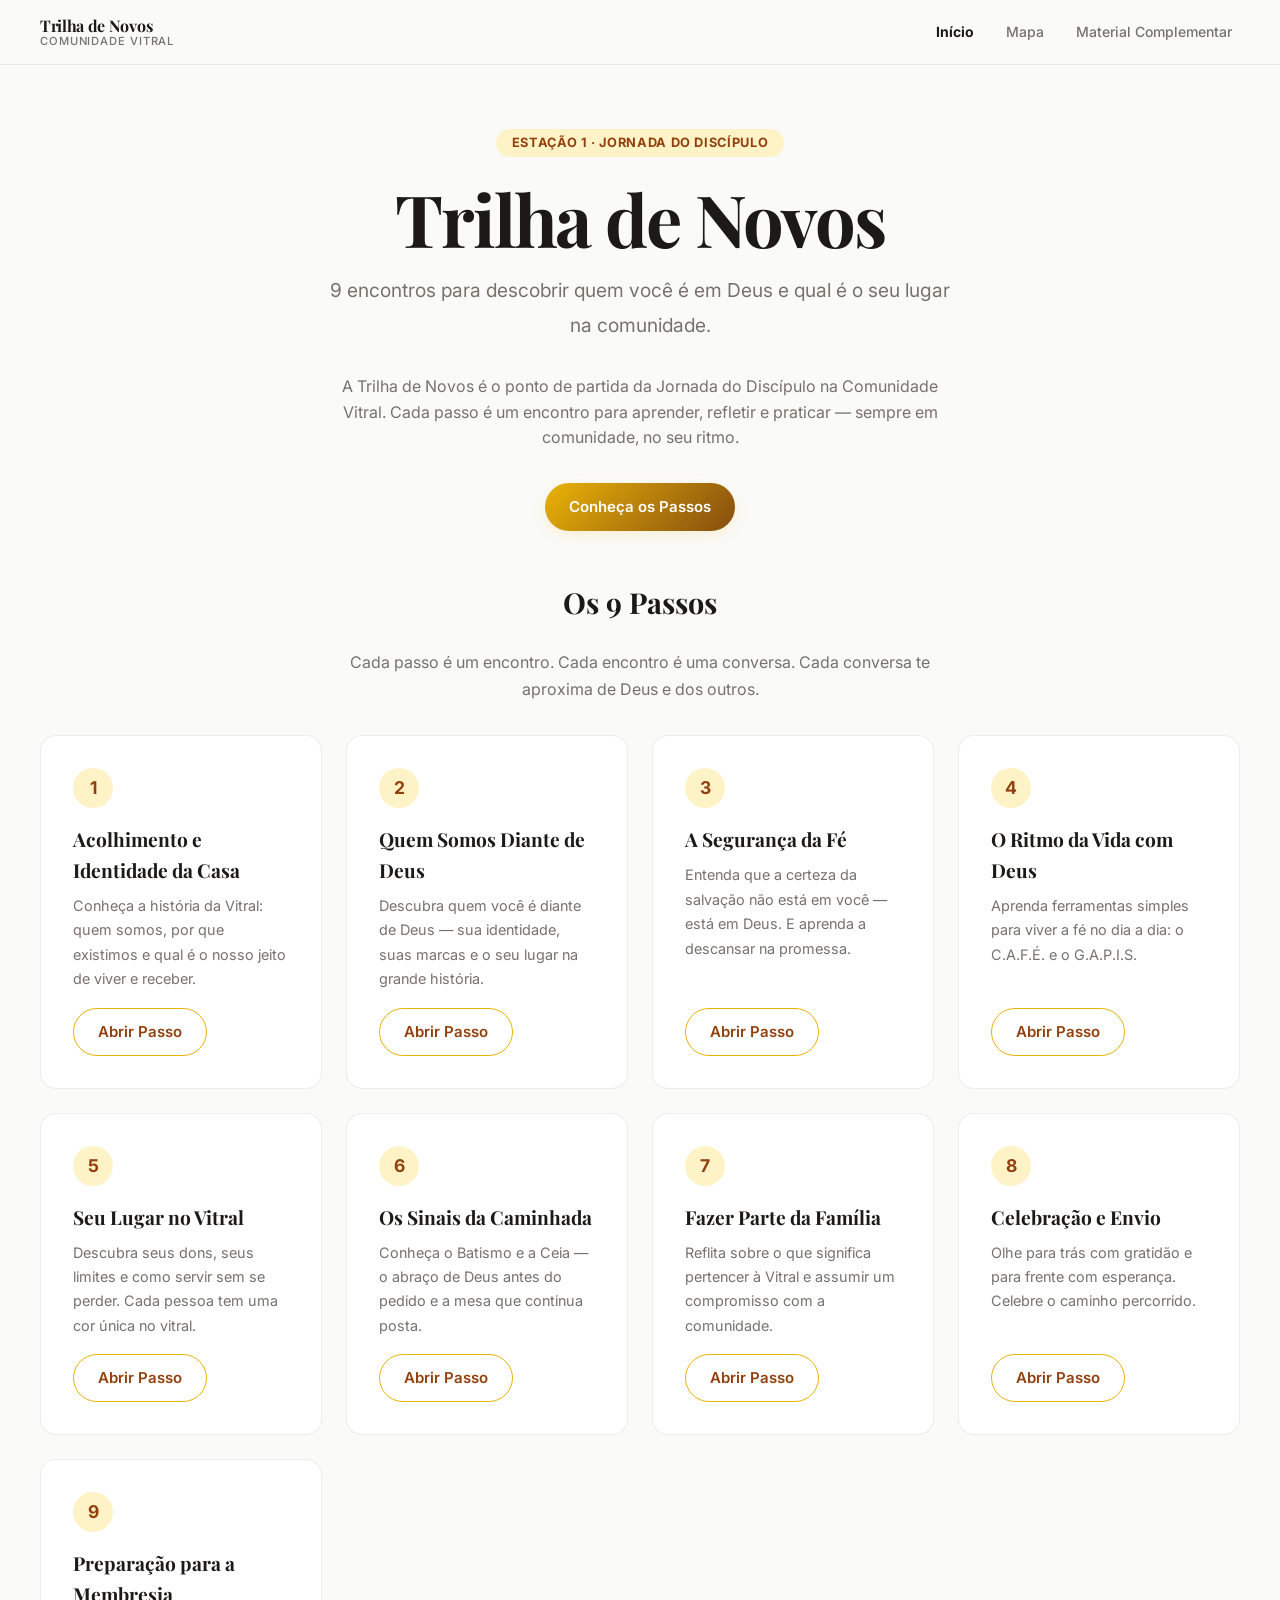
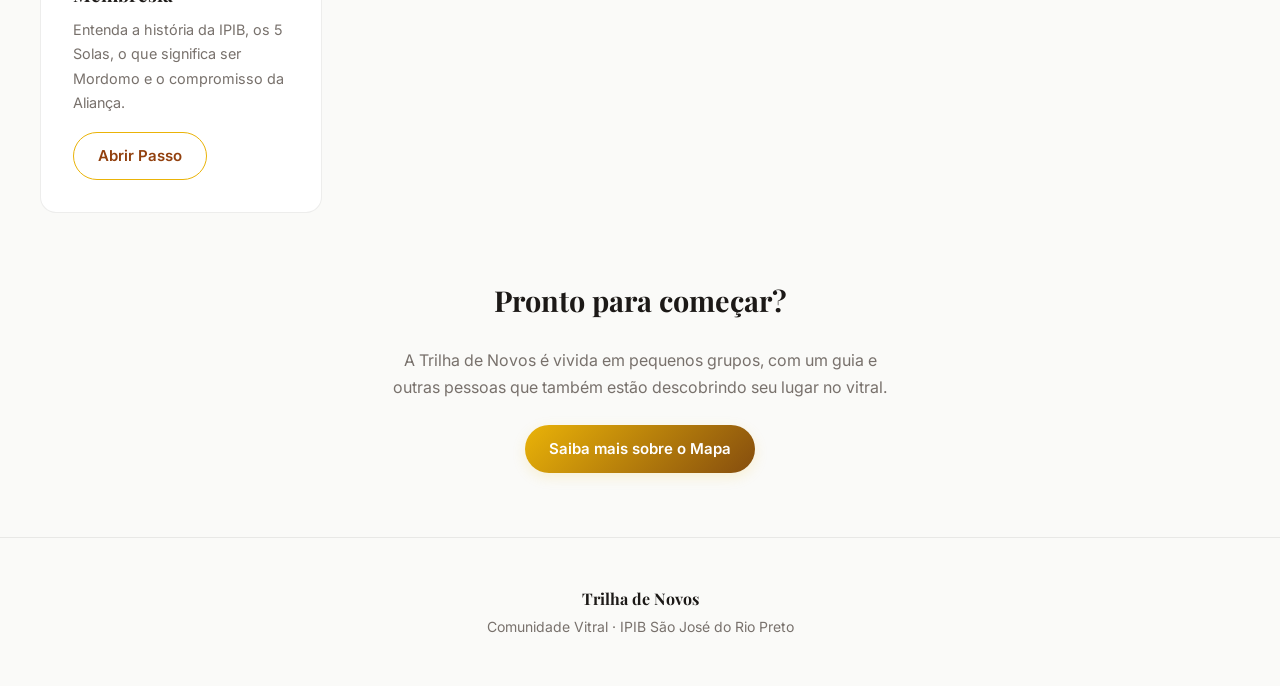
==== index.html @ c6c6997a "refactor: renomeia guia para mapa (arquivo, nav, breadcrumb, titulos)" ====
<!DOCTYPE html>
<html lang="pt-BR" data-etapa="1">
<head>
  <meta charset="UTF-8" />
  <meta name="viewport" content="width=device-width, initial-scale=1.0" />
  <title>Trilha de Novos · Comunidade Vitral</title>
  <meta name="description" content="A Trilha de Novos é o primeiro passo da Jornada do Discípulo na Comunidade Vitral. São 9 encontros para descobrir quem você é em Deus e qual é o seu lugar na comunidade." />
  <link rel="stylesheet" href="css/tokens.css" />
  <link rel="stylesheet" href="css/estilo.css" />
</head>
<body>
  <a class="skip-link" href="#main">Ir para o conteúdo</a>

  <header class="site-header" role="banner">
    <div class="container header-inner">
      <a href="index.html" class="logo" aria-label="Trilha de Novos — Página inicial">
        Trilha de Novos
        <span>Comunidade Vitral</span>
      </a>
      <nav class="nav" role="navigation" aria-label="Navegação principal">
        <a href="index.html" class="active">Início</a>
        <a href="mapa.html">Mapa</a>
        <a href="complementar.html">Material Complementar</a>
      </nav>
    </div>
  </header>

  <header class="mobile-header" role="banner">
    <nav class="mobile-nav" role="navigation" aria-label="Navegação principal">
      <a href="index.html" class="active">Início</a>
      <a href="mapa.html">Mapa</a>
      <a href="complementar.html">Material</a>
    </nav>
  </header>

  <main id="main">
    <div class="container">
      <section class="hero">
        <div class="etapa-badge">Estação 1 · Jornada do Discípulo</div>
        <h1>Trilha de Novos</h1>
        <p class="subtitle">9 encontros para descobrir quem você é em Deus e qual é o seu lugar na comunidade.</p>
        <p style="color:var(--color-muted);max-width:600px;margin:0 auto var(--space-xl);">
          A Trilha de Novos é o ponto de partida da Jornada do Discípulo na Comunidade Vitral.
          Cada passo é um encontro para aprender, refletir e praticar — sempre em comunidade, no seu ritmo.
        </p>
        <a href="#passos" class="btn btn-primary">Conheça os Passos</a>
      </section>

      <section class="section" id="passos">
        <h2 style="text-align:center;">Os 9 Passos</h2>
        <p style="text-align:center;max-width:600px;margin:0 auto var(--space-lg);">
          Cada passo é um encontro. Cada encontro é uma conversa. Cada conversa te aproxima de Deus e dos outros.
        </p>

        <div class="passos-grid" id="passos-grid"></div>
      </section>

      <section class="section" style="text-align:center;">
        <h2>Pronto para começar?</h2>
        <p style="max-width:500px;margin:0 auto var(--space-lg);">
          A Trilha de Novos é vivida em pequenos grupos, com um guia e outras pessoas que também estão descobrindo seu lugar no vitral.
        </p>
        <a href="mapa.html" class="btn btn-primary">Saiba mais sobre o Mapa</a>
      </section>
    </div>
  </main>

  <footer class="site-footer" role="contentinfo">
    <div class="container footer-inner">
      <strong>Trilha de Novos</strong>
      <p>Comunidade Vitral · IPIB São José do Rio Preto</p>
    </div>
  </footer>

  <script>
    const passos = [
      { id: 1, titulo: "Acolhimento e Identidade da Casa", descricao: "Conheça a história da Vitral: quem somos, por que existimos e qual é o nosso jeito de viver e receber." },
      { id: 2, titulo: "Quem Somos Diante de Deus", descricao: "Descubra quem você é diante de Deus — sua identidade, suas marcas e o seu lugar na grande história." },
      { id: 3, titulo: "A Segurança da Fé", descricao: "Entenda que a certeza da salvação não está em você — está em Deus. E aprenda a descansar na promessa." },
      { id: 4, titulo: "O Ritmo da Vida com Deus", descricao: "Aprenda ferramentas simples para viver a fé no dia a dia: o C.A.F.É. e o G.A.P.I.S." },
      { id: 5, titulo: "Seu Lugar no Vitral", descricao: "Descubra seus dons, seus limites e como servir sem se perder. Cada pessoa tem uma cor única no vitral." },
      { id: 6, titulo: "Os Sinais da Caminhada", descricao: "Conheça o Batismo e a Ceia — o abraço de Deus antes do pedido e a mesa que continua posta." },
      { id: 7, titulo: "Fazer Parte da Família", descricao: "Reflita sobre o que significa pertencer à Vitral e assumir um compromisso com a comunidade." },
      { id: 8, titulo: "Celebração e Envio", descricao: "Olhe para trás com gratidão e para frente com esperança. Celebre o caminho percorrido." },
      { id: 9, titulo: "Preparação para a Membresia", descricao: "Entenda a história da IPIB, os 5 Solas, o que significa ser Mordomo e o compromisso da Aliança." }
    ];

    const grid = document.getElementById('passos-grid');
    passos.forEach(p => {
      const card = document.createElement('a');
      card.href = `passo-${p.id}.html`;
      card.className = 'passo-card';
      card.innerHTML = `
        <div class="passo-numero">${p.id}</div>
        <h3>${p.titulo}</h3>
        <p>${p.descricao}</p>
        <span class="btn btn-outline">Abrir Passo</span>
      `;
      grid.appendChild(card);
    });
  </script>
</body>
</html>
---- css/tokens.css ----
/* === FONTS === */
@import url('https://fonts.googleapis.com/css2?family=Inter:wght@400;500;600;700&family=Playfair+Display:wght@500;600;700&display=swap');

:root {
  --font-heading: 'Playfair Display', Georgia, serif;
  --font-body: 'Inter', -apple-system, BlinkMacSystemFont, 'Segoe UI', sans-serif;

  /* === COLORS NEUTRAS === */
  --color-bg: #FAFAF8;
  --color-surface: #FFFFFF;
  --color-text: #1C1917;
  --color-muted: #78716C;
  --color-border: rgba(28, 25, 23, 0.08);

  /* === SPACING === */
  --space-xs: 4px;
  --space-sm: 8px;
  --space-md: 16px;
  --space-lg: 24px;
  --space-xl: 32px;
  --space-2xl: 48px;
  --space-3xl: 64px;

  /* === BORDER RADIUS === */
  --radius-sm: 8px;
  --radius-md: 12px;
  --radius-lg: 16px;
  --radius-xl: 24px;
  --radius-full: 9999px;

  /* === SHADOWS === */
  --shadow-sm: 0 1px 2px rgba(0, 0, 0, 0.04);
  --shadow-md: 0 4px 12px rgba(0, 0, 0, 0.06);
  --shadow-lg: 0 8px 24px rgba(0, 0, 0, 0.08);
  --shadow-xl: 0 16px 40px rgba(0, 0, 0, 0.10);

  /* === CONTAINER === */
  --container: 1200px;
  --content-max: 720px;
}

/* === ETAPA 1 — Trilha de Novos (amarelo) === */
[data-etapa="1"] {
  --accent: #EAB308;
  --accent-soft: #FEF3C7;
  --accent-border: rgba(234, 179, 8, 0.15);
  --accent-hover: rgba(234, 179, 8, 0.08);
  --accent-text: #92400E;
  --accent-gradient: linear-gradient(135deg, #EAB308, #854D0E);
}
---- css/estilo.css ----
*, *::before, *::after {
  box-sizing: border-box;
  margin: 0;
  padding: 0;
}

html {
  scroll-behavior: smooth;
  -webkit-font-smoothing: antialiased;
  -moz-osx-font-smoothing: grayscale;
}

body {
  font-family: var(--font-body);
  font-size: 16px;
  line-height: 1.6;
  color: var(--color-text);
  background: var(--color-bg);
  min-height: 100vh;
}

img { max-width: 100%; display: block; }
a { text-decoration: none; color: inherit; }
ul { list-style: none; }

.skip-link {
  position: absolute;
  top: -100%;
  left: var(--space-md);
  background: var(--color-text);
  color: var(--color-bg);
  padding: var(--space-sm) var(--space-md);
  border-radius: var(--radius-sm);
  z-index: 1000;
  font-weight: 600;
  transition: top 0.2s;
}
.skip-link:focus { top: var(--space-sm); }

/* === CONTAINER === */
.container {
  width: min(calc(100% - 32px), var(--container));
  margin: 0 auto;
}

.content-container {
  width: min(calc(100% - 32px), var(--content-max));
  margin: 0 auto;
}

/* === HEADER === */
.site-header {
  position: sticky;
  top: 0;
  z-index: 100;
  background: rgba(250, 250, 248, 0.85);
  backdrop-filter: blur(12px);
  border-bottom: 1px solid var(--color-border);
}

.header-inner {
  display: flex;
  align-items: center;
  justify-content: space-between;
  gap: var(--space-md);
  min-height: 64px;
}

.logo {
  font-family: var(--font-heading);
  font-size: 1rem;
  font-weight: 700;
  color: var(--color-text);
  letter-spacing: -0.02em;
  line-height: 1.2;
}

.logo span {
  display: block;
  font-size: 0.7rem;
  font-family: var(--font-body);
  font-weight: 500;
  color: var(--color-muted);
  letter-spacing: 0.08em;
  text-transform: uppercase;
}

.nav {
  display: flex;
  align-items: center;
  gap: var(--space-md);
}

.nav a {
  font-size: 0.875rem;
  font-weight: 500;
  color: var(--color-muted);
  transition: color 0.2s;
  padding: var(--space-xs) var(--space-sm);
  border-radius: var(--radius-sm);
}

.nav a:hover, .nav a.active { color: var(--color-text); }
.nav a.active { font-weight: 700; }

/* === MOBILE HEADER === */
.mobile-header { display: none; }

@media (max-width: 768px) {
  .site-header { display: none; }
  .mobile-header {
    display: flex !important;
    position: sticky;
    top: 0;
    z-index: 100;
    background: rgba(250, 250, 248, 0.95);
    backdrop-filter: blur(12px);
    border-bottom: 1px solid var(--color-border);
    min-height: 56px;
    padding: 0 var(--space-md);
    align-items: center;
  }
  .mobile-nav {
    display: flex;
    align-items: center;
    gap: var(--space-sm);
    overflow-x: auto;
    width: 100%;
    padding: var(--space-sm) 0;
    -webkit-overflow-scrolling: touch;
  }
  .mobile-nav a {
    font-size: 0.8rem;
    font-weight: 500;
    color: var(--color-muted);
    white-space: nowrap;
    padding: var(--space-xs) var(--space-sm);
    border-radius: var(--radius-sm);
  }
  .mobile-nav a:hover, .mobile-nav a.active { color: var(--color-text); }
  .mobile-nav a.active { font-weight: 700; }
}

/* === BREADCRUMB === */
.breadcrumb {
  display: flex;
  align-items: center;
  gap: var(--space-sm);
  font-size: 0.8rem;
  color: var(--color-muted);
  padding: var(--space-md) 0;
}

.breadcrumb a { color: var(--color-muted); transition: color 0.2s; }
.breadcrumb a:hover { color: var(--color-text); }
.breadcrumb span { color: var(--color-text); font-weight: 500; }
.breadcrumb-sep { color: var(--color-border); }

/* === HERO (landing page) === */
.hero {
  padding: var(--space-3xl) 0 var(--space-2xl);
  text-align: center;
}

.hero h1 {
  font-family: var(--font-heading);
  font-size: clamp(2.5rem, 6vw, 4.5rem);
  line-height: 1.05;
  letter-spacing: -0.03em;
  color: var(--color-text);
  margin-bottom: var(--space-md);
}

.hero .subtitle {
  font-size: clamp(1rem, 2vw, 1.2rem);
  color: var(--color-muted);
  max-width: 640px;
  margin: 0 auto var(--space-xl);
  line-height: 1.8;
}

.hero .etapa-badge {
  margin-bottom: var(--space-lg);
}

/* === ETAPA BADGE === */
.etapa-badge {
  display: inline-flex;
  align-items: center;
  gap: var(--space-xs);
  padding: var(--space-xs) var(--space-md);
  border-radius: var(--radius-full);
  background: var(--accent-soft);
  color: var(--accent-text);
  font-size: 0.8rem;
  font-weight: 700;
  text-transform: uppercase;
  letter-spacing: 0.05em;
}

/* === PAGE HEADER (step pages) === */
.page-header {
  padding: var(--space-2xl) 0 var(--space-xl);
  border-bottom: 1px solid var(--color-border);
  margin-bottom: var(--space-2xl);
}

.page-header .step-meta {
  display: flex;
  align-items: center;
  gap: var(--space-md);
  margin-bottom: var(--space-md);
  flex-wrap: wrap;
}

.page-header .step-meta .etapa-badge {
  font-size: 0.7rem;
}

.page-header h1 {
  font-family: var(--font-heading);
  font-size: clamp(2rem, 4vw, 3rem);
  letter-spacing: -0.03em;
  line-height: 1.1;
}

.page-header .step-subtitle {
  font-size: 1.1rem;
  color: var(--color-muted);
  margin-top: var(--space-sm);
}

/* === STEP SECTIONS === */
.step-section {
  margin-bottom: var(--space-2xl);
}

.step-section-header {
  display: flex;
  align-items: center;
  gap: var(--space-md);
  margin-bottom: var(--space-md);
  padding-bottom: var(--space-sm);
  border-bottom: 2px solid var(--accent-soft);
}

.section-icon {
  width: 44px;
  height: 44px;
  border-radius: var(--radius-md);
  display: flex;
  align-items: center;
  justify-content: center;
  background: var(--accent-soft);
  color: var(--accent-text);
  font-size: 1.2rem;
  font-weight: 700;
  flex-shrink: 0;
}

.step-section-header h2 {
  font-family: var(--font-heading);
  font-size: 1.4rem;
  letter-spacing: -0.02em;
}

.step-section-content {
  padding: var(--space-lg);
  background: var(--color-surface);
  border-radius: var(--radius-lg);
  border: 1px solid var(--color-border);
}

.step-section-content p {
  line-height: 1.8;
  color: var(--color-text);
}

/* === DOWNLOAD BUTTON (inside Para Começar) === */
.para-comecar-footer {
  margin-top: var(--space-lg);
  padding-top: var(--space-md);
  border-top: 1px solid var(--color-border);
}

.download-btn {
  display: inline-flex;
  align-items: center;
  gap: var(--space-sm);
  padding: var(--space-sm) var(--space-lg);
  border-radius: var(--radius-full);
  background: var(--accent-gradient);
  color: white;
  font-weight: 600;
  font-size: 0.9rem;
  min-height: 44px;
  transition: all 0.2s ease;
  box-shadow: 0 4px 14px var(--accent-border);
}

.download-btn:hover {
  transform: translateY(-2px);
  box-shadow: 0 6px 20px var(--accent-border);
  color: white;
}

.download-icon { font-size: 1.1rem; font-weight: 700; }

/* === FERRAMENTAS LIST === */
.ferramentas-intro {
  margin-bottom: var(--space-md);
  font-size: 0.95rem;
  color: var(--color-muted);
}

.ferramentas-list {
  display: grid;
  gap: 10px;
}

.ferramenta-item {
  display: flex;
  align-items: center;
  justify-content: space-between;
  gap: 14px;
  padding: 14px;
  border-radius: 16px;
  background: linear-gradient(180deg, #fff, #fbfcfa);
  border: 1px solid var(--accent-border);
}

.ferramenta-item-content {
  display: flex;
  align-items: center;
  gap: 12px;
  min-width: 0;
}

.ferramenta-icon {
  width: 40px;
  height: 40px;
  border-radius: 12px;
  display: flex;
  align-items: center;
  justify-content: center;
  background: var(--accent-soft);
  border: 1px solid var(--accent-border);
  font-size: 1.1rem;
  flex-shrink: 0;
}

.ferramenta-info strong {
  display: block;
  font-size: 0.9rem;
  margin-bottom: 2px;
  color: var(--color-text);
}

.ferramenta-info span {
  display: block;
  font-size: 0.8rem;
  color: var(--color-muted);
}

.ferramenta-link {
  min-height: 36px;
  padding: 0 14px;
  border-radius: 999px;
  display: inline-flex;
  align-items: center;
  justify-content: center;
  white-space: nowrap;
  font-size: 0.8rem;
  font-weight: 700;
  color: var(--accent-text);
  background: var(--accent-soft);
  border: 1px solid var(--accent-border);
  flex-shrink: 0;
  transition: .2s ease;
}

.ferramenta-link:hover { background: var(--accent-hover); }

/* === OUÇA === */
.ouca-placeholder {
  aspect-ratio: 16 / 9;
  border-radius: var(--radius-md);
  background: var(--color-bg);
  border: 1px solid var(--color-border);
  display: flex;
  align-items: center;
  justify-content: center;
  color: var(--color-muted);
  font-size: 0.9rem;
}

/* === APROFUNDE LIST === */
.aprofunde-list {
  display: grid;
  gap: 12px;
}

.aprofunde-item {
  display: flex;
  align-items: center;
  justify-content: space-between;
  gap: 14px;
  padding: 16px;
  border-radius: 18px;
  background: linear-gradient(180deg, #fff, #fbfcfa);
  border: 1px solid var(--accent-border);
}

.aprofunde-item-content {
  display: flex;
  align-items: center;
  gap: 14px;
  min-width: 0;
}

.aprofunde-item-icon {
  width: 44px;
  height: 44px;
  border-radius: 14px;
  display: flex;
  align-items: center;
  justify-content: center;
  background: var(--accent-soft);
  border: 1px solid var(--accent-border);
  font-size: 1.2rem;
  flex-shrink: 0;
}

.aprofunde-item-info strong {
  display: block;
  font-size: 0.9375rem;
  margin-bottom: 2px;
  color: var(--color-text);
}

.aprofunde-item-info span {
  display: block;
  font-size: 0.8rem;
  color: var(--color-muted);
}

.aprofunde-link {
  min-height: 40px;
  padding: 0 14px;
  border-radius: 999px;
  display: inline-flex;
  align-items: center;
  justify-content: center;
  white-space: nowrap;
  font-size: 13px;
  font-weight: 800;
  color: var(--accent-text);
  background: var(--accent-soft);
  border: 1px solid var(--accent-border);
  flex-shrink: 0;
}

.aprofunde-link.is-empty {
  opacity: 0.5;
  cursor: default;
}

/* === PRATIQUE === */
.pratique-experimento {
  font-size: 1.05rem;
  line-height: 1.7;
  color: var(--color-text);
  padding: var(--space-md);
  background: var(--color-surface);
  border-radius: var(--radius-md);
  border: 1px solid var(--color-border);
  margin-bottom: var(--space-md);
}

.pratique-label {
  display: block;
  font-size: 0.85rem;
  font-weight: 600;
  color: var(--color-muted);
  margin-bottom: var(--space-xs);
  text-transform: uppercase;
  letter-spacing: 0.03em;
}

.pratique-experimento p { margin: 0; }

.pratique-pergunta {
  padding: var(--space-md);
  border-radius: var(--radius-md);
  background: linear-gradient(135deg, var(--accent-soft), rgba(250,250,248,0.5));
  border: 1px solid var(--accent-soft);
}

.pratique-pergunta strong {
  display: block;
  font-size: 0.85rem;
  font-weight: 600;
  color: var(--accent-text);
  margin-bottom: var(--space-xs);
  text-transform: uppercase;
  letter-spacing: 0.03em;
}

.pratique-pergunta p {
  font-size: 1rem;
  line-height: 1.7;
  color: var(--color-text);
  margin: 0;
}

/* === ORGANIZE-SE (week plan) === */
.week-plan-grid {
  display: grid;
  grid-template-columns: repeat(2, minmax(0, 1fr));
  gap: 14px;
}

.week-day-card {
  padding: 16px;
  border-radius: 20px;
  background: linear-gradient(180deg, #fff, #fbfcfa);
  border: 1px solid var(--accent-border);
}

.week-day-card strong {
  display: block;
  margin-bottom: 8px;
  font-size: 14px;
  color: var(--accent-text);
  font-weight: 700;
}

.week-day-card span {
  display: block;
  font-size: 14px;
  line-height: 1.75;
  color: var(--color-muted);
}

.week-day-card .day-empty {
  color: var(--color-muted);
  font-style: italic;
}

.week-day-card .day-leitura {
  margin-top: 6px;
  font-size: 0.8rem;
  color: var(--color-muted);
  font-style: italic;
}

/* === STEP NAVIGATION === */
.step-nav {
  display: flex;
  align-items: center;
  justify-content: space-between;
  gap: var(--space-md);
  padding: var(--space-lg) 0;
  margin-top: var(--space-xl);
  border-top: 1px solid var(--color-border);
}

.step-nav-link {
  display: flex;
  align-items: center;
  gap: var(--space-sm);
  font-size: 0.9375rem;
  font-weight: 500;
  color: var(--color-muted);
  padding: var(--space-sm) var(--space-md);
  border-radius: var(--radius-full);
  border: 1px solid var(--color-border);
  transition: all 0.2s;
}

.step-nav-link:hover {
  border-color: var(--accent-border);
  color: var(--color-text);
}

.step-nav-link.disabled {
  opacity: 0.3;
  pointer-events: none;
}

/* === BUTTONS (genéricos) === */
.btn {
  display: inline-flex;
  align-items: center;
  gap: var(--space-sm);
  min-height: 48px;
  padding: 0 var(--space-lg);
  border-radius: var(--radius-full);
  font-weight: 600;
  font-size: 0.9375rem;
  border: none;
  cursor: pointer;
  transition: all 0.2s ease;
}

.btn-primary {
  background: var(--accent-gradient);
  color: white;
  box-shadow: 0 4px 14px var(--accent-border);
}

.btn-primary:hover {
  transform: translateY(-2px);
  box-shadow: 0 6px 20px var(--accent-border);
  color: white;
}

.btn-secondary {
  background: transparent;
  color: var(--color-text);
  border: 1px solid var(--color-border);
}

.btn-secondary:hover { border-color: var(--color-text); background: rgba(0, 0, 0, 0.02); }

.btn-outline {
  background: transparent;
  border: 1.5px solid var(--accent);
  color: var(--accent-text);
}
.btn-outline:hover { background: var(--accent-soft); }

/* === GRID DE PASSOS (index) === */
.passos-grid {
  display: grid;
  grid-template-columns: repeat(auto-fill, minmax(280px, 1fr));
  gap: var(--space-lg);
  margin-top: var(--space-xl);
}

.passo-card {
  background: var(--color-surface);
  border: 1px solid var(--color-border);
  border-radius: var(--radius-lg);
  padding: var(--space-xl);
  transition: box-shadow 0.2s, transform 0.2s;
  display: flex;
  flex-direction: column;
}
.passo-card:hover {
  box-shadow: var(--shadow-lg);
  transform: translateY(-2px);
}

.passo-card .passo-numero {
  width: 40px;
  height: 40px;
  border-radius: var(--radius-full);
  background: var(--accent-soft);
  color: var(--accent-text);
  display: flex;
  align-items: center;
  justify-content: center;
  font-weight: 700;
  font-size: 1.1rem;
  margin-bottom: var(--space-md);
}

.passo-card h3 {
  font-family: var(--font-heading);
  font-size: 1.2rem;
  margin-bottom: var(--space-sm);
}
.passo-card p {
  font-size: 0.9rem;
  color: var(--color-muted);
  flex: 1;
  margin-bottom: var(--space-md);
}
.passo-card .btn { align-self: flex-start; }

/* === PLACEHOLDER === */
.placeholder-section {
  border-radius: var(--radius-md);
  background: var(--color-bg);
  border: 1px solid var(--color-border);
  display: flex;
  flex-direction: column;
  align-items: center;
  justify-content: center;
  padding: var(--space-xl);
  text-align: center;
  color: var(--color-muted);
}
.placeholder-section .placeholder-icon { font-size: 2rem; margin-bottom: var(--space-md); }
.placeholder-section p { font-size: 0.9rem; }

/* === SECTION GENÉRICA === */
.section {
  margin-bottom: var(--space-3xl);
}
.section h2 {
  font-family: var(--font-heading);
  font-size: 1.8rem;
  margin-bottom: var(--space-lg);
  color: var(--color-text);
}
.section p {
  color: var(--color-muted);
  max-width: var(--content-max);
  margin-bottom: var(--space-md);
  line-height: 1.7;
}

/* === FOOTER === */
.site-footer {
  padding: var(--space-2xl) 0;
  border-top: 1px solid var(--color-border);
  margin-top: var(--space-2xl);
}

.footer-inner {
  text-align: center;
  font-size: 0.875rem;
  color: var(--color-muted);
}

.footer-inner strong {
  display: block;
  font-size: 1rem;
  color: var(--color-text);
  margin-bottom: var(--space-xs);
  font-family: var(--font-heading);
}

/* === RESPONSIVE === */
@media (max-width: 768px) {
  .step-nav {
    flex-direction: column;
    align-items: stretch;
  }
  .step-nav-link { justify-content: center; }
  .week-plan-grid { grid-template-columns: 1fr; }
  .hero { padding: var(--space-2xl) 0 var(--space-xl); }
}

@media (max-width: 480px) {
  .hero .btn { justify-content: center; }
}

@media (prefers-reduced-motion: reduce) {
  *, *::before, *::after {
    animation-duration: 0.01ms !important;
    transition-duration: 0.01ms !important;
  }
  html { scroll-behavior: auto; }
}
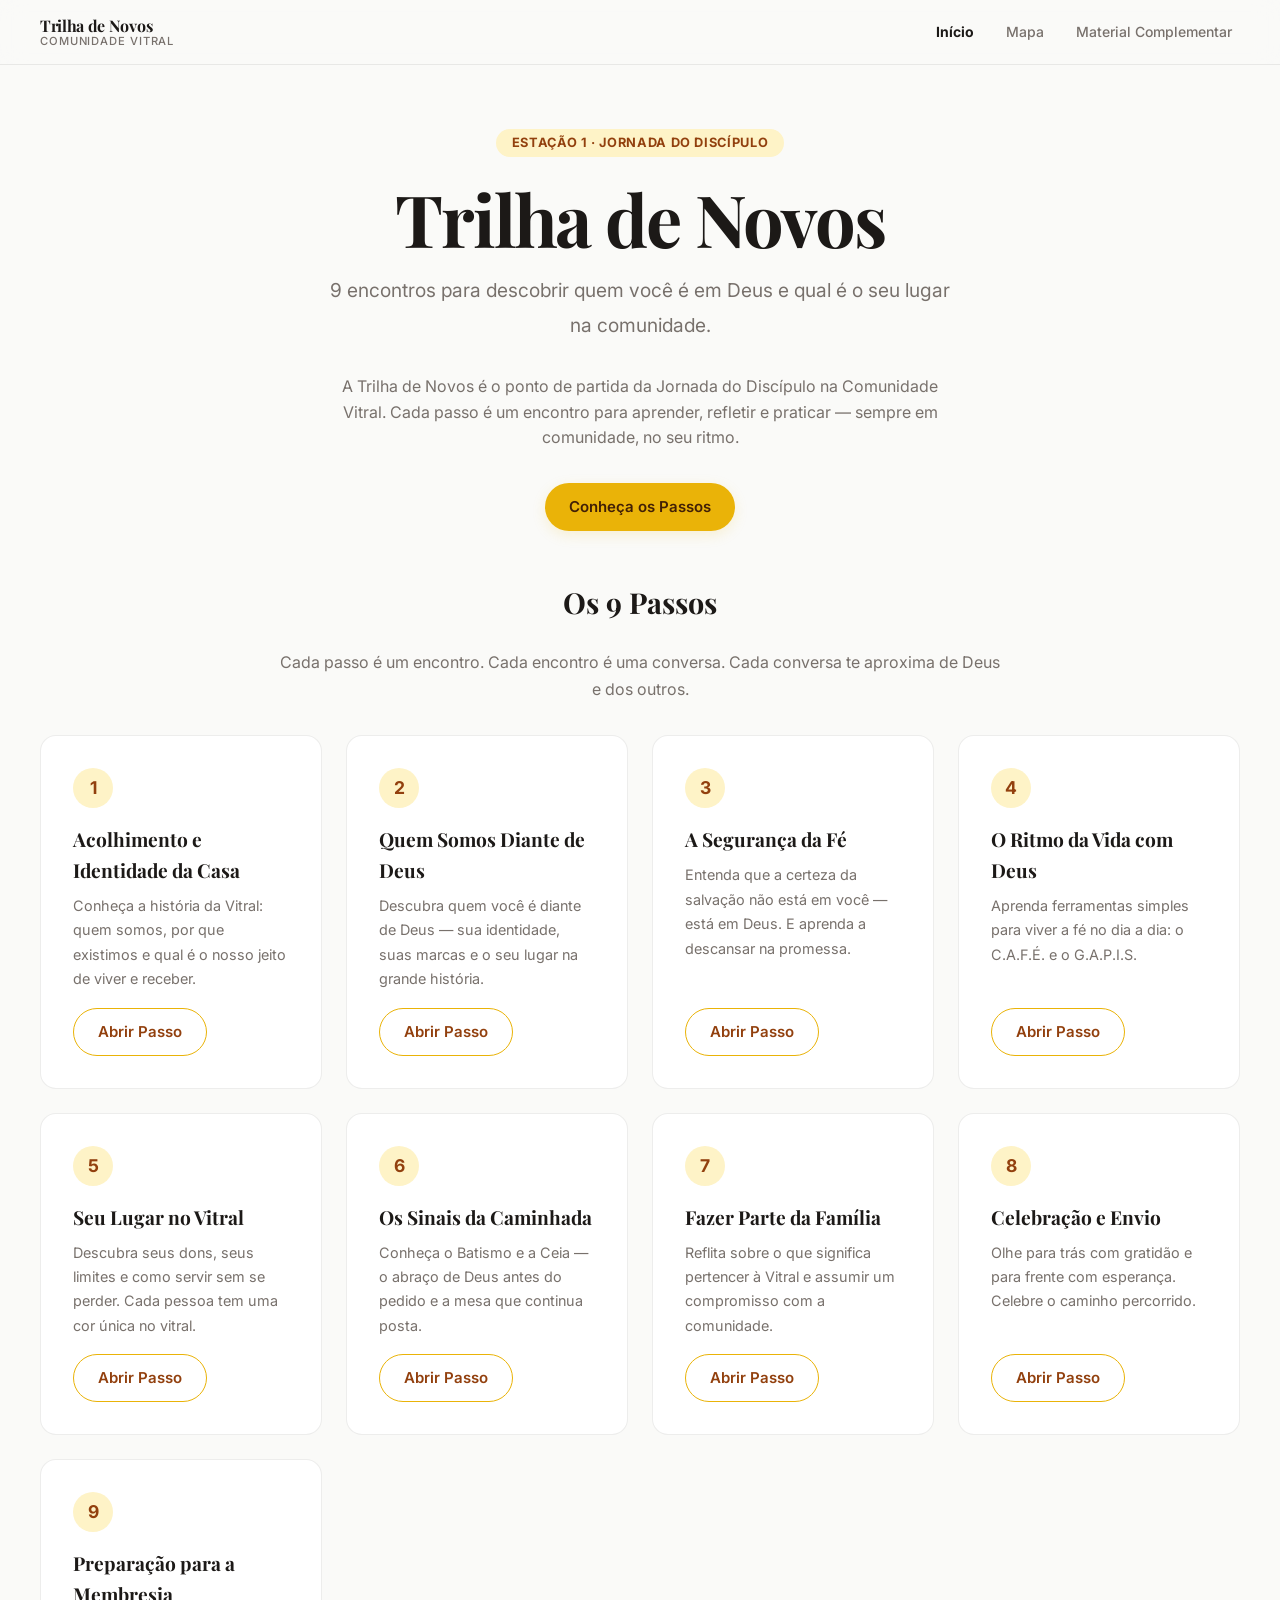
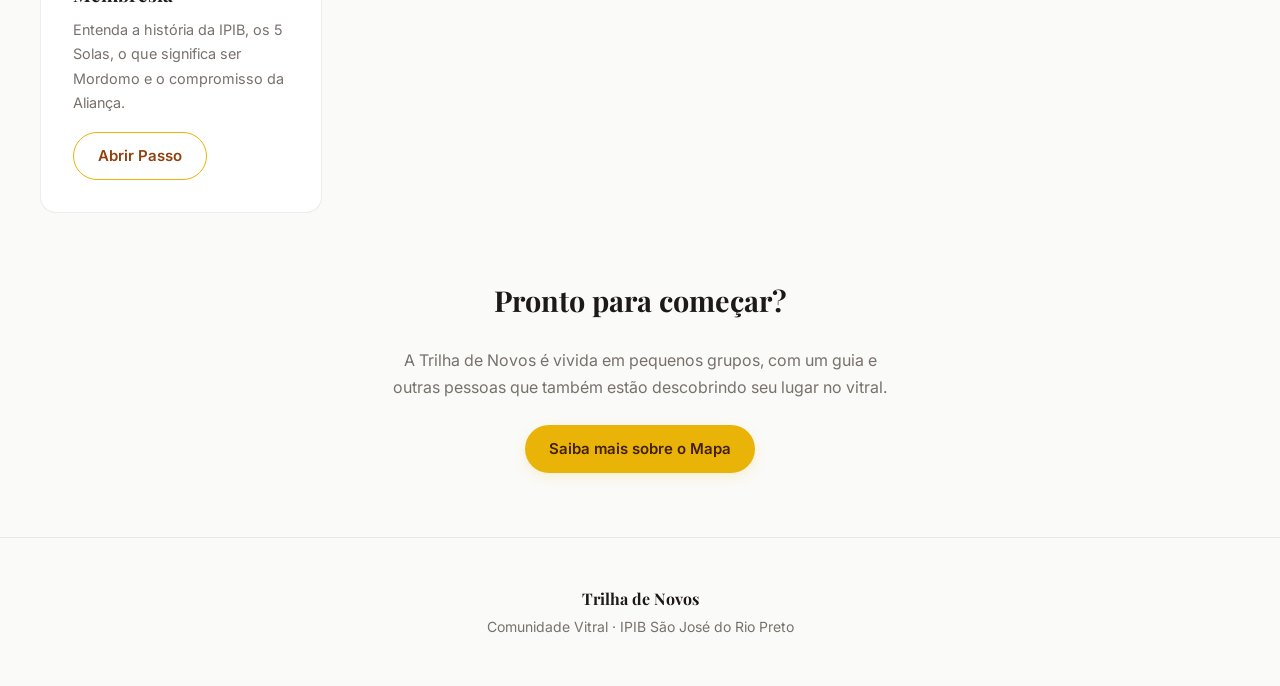
==== commit 4083f504: "correcoes: aplica as correções da auditoria 2026-07-31 (v2.10.0) - complementar.html: corrige class " ====
--- a/index.html
+++ b/index.html
@@ -5,8 +5,19 @@
   <meta name="viewport" content="width=device-width, initial-scale=1.0" />
   <title>Trilha de Novos · Comunidade Vitral</title>
   <meta name="description" content="A Trilha de Novos é o primeiro passo da Jornada do Discípulo na Comunidade Vitral. São 9 encontros para descobrir quem você é em Deus e qual é o seu lugar na comunidade." />
+  <meta property="og:title" content="Trilha de Novos · Comunidade Vitral" />
+  <meta property="og:description" content="A Trilha de Novos é o primeiro passo da Jornada do Discípulo na Comunidade Vitral. São 9 encontros para descobrir quem você é em Deus e qual é o seu lugar na comunidade." />
+  <meta property="og:type" content="website" />
+  <meta property="og:url" content="https://ismaelmmachado.github.io/trilha_de_novos" />
+  <meta name="twitter:card" content="summary" />
+  <meta property="og:image" content="https://ismaelmmachado.github.io/trilha_de_novos/og-image.svg" />
+  <link rel="icon" href="favicon.svg" type="image/svg+xml" />
+  <link rel="preconnect" href="https://fonts.googleapis.com" />
+  <link rel="preconnect" href="https://fonts.gstatic.com" crossorigin />
+  <link href="https://fonts.googleapis.com/css2?family=Inter:wght@400;500;600;700&family=Playfair+Display:wght@500;600;700&display=swap" rel="stylesheet" />
   <link rel="stylesheet" href="css/tokens.css" />
   <link rel="stylesheet" href="css/estilo.css" />
+  <link rel="stylesheet" href="css/print.css" media="print" />
 </head>
 <body>
   <a class="skip-link" href="#main">Ir para o conteúdo</a>
@@ -29,7 +40,7 @@
     <nav class="mobile-nav" role="navigation" aria-label="Navegação principal">
       <a href="index.html" class="active">Início</a>
       <a href="mapa.html">Mapa</a>
-      <a href="complementar.html">Material</a>
+      <a href="complementar.html">Material Complementar</a>
     </nav>
   </header>
 
@@ -39,7 +50,7 @@
         <div class="etapa-badge">Estação 1 · Jornada do Discípulo</div>
         <h1>Trilha de Novos</h1>
         <p class="subtitle">9 encontros para descobrir quem você é em Deus e qual é o seu lugar na comunidade.</p>
-        <p style="color:var(--color-muted);max-width:600px;margin:0 auto var(--space-xl);">
+        <p class="hero-intro">
           A Trilha de Novos é o ponto de partida da Jornada do Discípulo na Comunidade Vitral.
           Cada passo é um encontro para aprender, refletir e praticar — sempre em comunidade, no seu ritmo.
         </p>
@@ -47,17 +58,17 @@
       </section>
 
       <section class="section" id="passos">
-        <h2 style="text-align:center;">Os 9 Passos</h2>
-        <p style="text-align:center;max-width:600px;margin:0 auto var(--space-lg);">
+        <h2 class="section-title-center">Os 9 Passos</h2>
+        <p class="section-intro">
           Cada passo é um encontro. Cada encontro é uma conversa. Cada conversa te aproxima de Deus e dos outros.
         </p>
 
         <div class="passos-grid" id="passos-grid"></div>
       </section>
 
-      <section class="section" style="text-align:center;">
+      <section class="section section-cta">
         <h2>Pronto para começar?</h2>
-        <p style="max-width:500px;margin:0 auto var(--space-lg);">
+        <p>
           A Trilha de Novos é vivida em pequenos grupos, com um guia e outras pessoas que também estão descobrindo seu lugar no vitral.
         </p>
         <a href="mapa.html" class="btn btn-primary">Saiba mais sobre o Mapa</a>
@@ -73,31 +84,27 @@
   </footer>
 
   <script>
-    const passos = [
-      { id: 1, titulo: "Acolhimento e Identidade da Casa", descricao: "Conheça a história da Vitral: quem somos, por que existimos e qual é o nosso jeito de viver e receber." },
-      { id: 2, titulo: "Quem Somos Diante de Deus", descricao: "Descubra quem você é diante de Deus — sua identidade, suas marcas e o seu lugar na grande história." },
-      { id: 3, titulo: "A Segurança da Fé", descricao: "Entenda que a certeza da salvação não está em você — está em Deus. E aprenda a descansar na promessa." },
-      { id: 4, titulo: "O Ritmo da Vida com Deus", descricao: "Aprenda ferramentas simples para viver a fé no dia a dia: o C.A.F.É. e o G.A.P.I.S." },
-      { id: 5, titulo: "Seu Lugar no Vitral", descricao: "Descubra seus dons, seus limites e como servir sem se perder. Cada pessoa tem uma cor única no vitral." },
-      { id: 6, titulo: "Os Sinais da Caminhada", descricao: "Conheça o Batismo e a Ceia — o abraço de Deus antes do pedido e a mesa que continua posta." },
-      { id: 7, titulo: "Fazer Parte da Família", descricao: "Reflita sobre o que significa pertencer à Vitral e assumir um compromisso com a comunidade." },
-      { id: 8, titulo: "Celebração e Envio", descricao: "Olhe para trás com gratidão e para frente com esperança. Celebre o caminho percorrido." },
-      { id: 9, titulo: "Preparação para a Membresia", descricao: "Entenda a história da IPIB, os 5 Solas, o que significa ser Mordomo e o compromisso da Aliança." }
-    ];
+    const grid = document.getElementById('passos-grid');
 
-    const grid = document.getElementById('passos-grid');
-    passos.forEach(p => {
-      const card = document.createElement('a');
-      card.href = `passo-${p.id}.html`;
-      card.className = 'passo-card';
-      card.innerHTML = `
-        <div class="passo-numero">${p.id}</div>
-        <h3>${p.titulo}</h3>
-        <p>${p.descricao}</p>
-        <span class="btn btn-outline">Abrir Passo</span>
-      `;
-      grid.appendChild(card);
-    });
+    fetch('dados/passos.json')
+      .then(res => res.json())
+      .then(passos => {
+        passos.forEach(p => {
+          const card = document.createElement('a');
+          card.href = `passo-${p.id}.html`;
+          card.className = 'passo-card';
+          card.innerHTML = `
+            <div class="passo-numero">${p.id}</div>
+            <h3>${p.titulo}</h3>
+            <p>${p.descricao}</p>
+            <span class="btn btn-outline">Abrir Passo</span>
+          `;
+          grid.appendChild(card);
+        });
+      })
+      .catch(err => {
+        grid.innerHTML = '<p>Não foi possível carregar os passos. Tente novamente mais tarde.</p>';
+      });
   </script>
 </body>
 </html>
--- a/css/tokens.css
+++ b/css/tokens.css
@@ -1,6 +1,3 @@
-/* === FONTS === */
-@import url('https://fonts.googleapis.com/css2?family=Inter:wght@400;500;600;700&family=Playfair+Display:wght@500;600;700&display=swap');
-
 :root {
   --font-heading: 'Playfair Display', Georgia, serif;
   --font-body: 'Inter', -apple-system, BlinkMacSystemFont, 'Segoe UI', sans-serif;
@@ -46,5 +43,6 @@
   --accent-border: rgba(234, 179, 8, 0.15);
   --accent-hover: rgba(234, 179, 8, 0.08);
   --accent-text: #92400E;
+  --accent-on-accent: #422006;
   --accent-gradient: linear-gradient(135deg, #EAB308, #854D0E);
 }
--- a/css/estilo.css
+++ b/css/estilo.css
@@ -289,8 +289,8 @@
   gap: var(--space-sm);
   padding: var(--space-sm) var(--space-lg);
   border-radius: var(--radius-full);
-  background: var(--accent-gradient);
-  color: white;
+  background: var(--accent);
+  color: var(--accent-on-accent);
   font-weight: 600;
   font-size: 0.9rem;
   min-height: 44px;
@@ -301,7 +301,7 @@
 .download-btn:hover {
   transform: translateY(-2px);
   box-shadow: 0 6px 20px var(--accent-border);
-  color: white;
+  color: var(--accent-on-accent);
 }
 
 .download-icon { font-size: 1.1rem; font-weight: 700; }
@@ -318,51 +318,57 @@
   gap: 10px;
 }
 
-.ferramenta-item {
+.ferramenta-item,
+.aprofunde-item {
   display: flex;
   align-items: center;
   justify-content: space-between;
-  gap: 14px;
-  padding: 14px;
-  border-radius: 16px;
-  background: linear-gradient(180deg, #fff, #fbfcfa);
+  gap: var(--space-md);
+  padding: var(--space-md);
+  border-radius: var(--radius-md);
+  background: var(--color-surface);
+  border: 1px solid var(--color-border);
+}
+
+.ferramenta-item-content,
+.aprofunde-item-content {
+  display: flex;
+  align-items: center;
+  gap: var(--space-sm);
+  min-width: 0;
+}
+
+.ferramenta-icon,
+.aprofunde-item-icon {
+  display: flex;
+  align-items: center;
+  justify-content: center;
+  background: var(--accent-soft);
   border: 1px solid var(--accent-border);
-}
-
-.ferramenta-item-content {
-  display: flex;
-  align-items: center;
-  gap: 12px;
-  min-width: 0;
-}
-
-.ferramenta-icon {
+  flex-shrink: 0;
   width: 40px;
   height: 40px;
   border-radius: 12px;
-  display: flex;
-  align-items: center;
-  justify-content: center;
-  background: var(--accent-soft);
-  border: 1px solid var(--accent-border);
   font-size: 1.1rem;
-  flex-shrink: 0;
-}
-
-.ferramenta-info strong {
+}
+
+.ferramenta-info strong,
+.aprofunde-item-info strong {
   display: block;
   font-size: 0.9rem;
   margin-bottom: 2px;
   color: var(--color-text);
 }
 
-.ferramenta-info span {
+.ferramenta-info span,
+.aprofunde-item-info span {
   display: block;
   font-size: 0.8rem;
   color: var(--color-muted);
 }
 
-.ferramenta-link {
+.ferramenta-link,
+.aprofunde-link {
   min-height: 36px;
   padding: 0 14px;
   border-radius: 999px;
@@ -379,7 +385,8 @@
   transition: .2s ease;
 }
 
-.ferramenta-link:hover { background: var(--accent-hover); }
+.ferramenta-link:hover,
+.aprofunde-link:hover { background: var(--accent-hover); }
 
 /* === OUÇA === */
 .ouca-placeholder {
@@ -398,66 +405,6 @@
 .aprofunde-list {
   display: grid;
   gap: 12px;
-}
-
-.aprofunde-item {
-  display: flex;
-  align-items: center;
-  justify-content: space-between;
-  gap: 14px;
-  padding: 16px;
-  border-radius: 18px;
-  background: linear-gradient(180deg, #fff, #fbfcfa);
-  border: 1px solid var(--accent-border);
-}
-
-.aprofunde-item-content {
-  display: flex;
-  align-items: center;
-  gap: 14px;
-  min-width: 0;
-}
-
-.aprofunde-item-icon {
-  width: 44px;
-  height: 44px;
-  border-radius: 14px;
-  display: flex;
-  align-items: center;
-  justify-content: center;
-  background: var(--accent-soft);
-  border: 1px solid var(--accent-border);
-  font-size: 1.2rem;
-  flex-shrink: 0;
-}
-
-.aprofunde-item-info strong {
-  display: block;
-  font-size: 0.9375rem;
-  margin-bottom: 2px;
-  color: var(--color-text);
-}
-
-.aprofunde-item-info span {
-  display: block;
-  font-size: 0.8rem;
-  color: var(--color-muted);
-}
-
-.aprofunde-link {
-  min-height: 40px;
-  padding: 0 14px;
-  border-radius: 999px;
-  display: inline-flex;
-  align-items: center;
-  justify-content: center;
-  white-space: nowrap;
-  font-size: 13px;
-  font-weight: 800;
-  color: var(--accent-text);
-  background: var(--accent-soft);
-  border: 1px solid var(--accent-border);
-  flex-shrink: 0;
 }
 
 .aprofunde-link.is-empty {
@@ -604,15 +551,15 @@
 }
 
 .btn-primary {
-  background: var(--accent-gradient);
-  color: white;
+  background: var(--accent);
+  color: var(--accent-on-accent);
   box-shadow: 0 4px 14px var(--accent-border);
 }
 
 .btn-primary:hover {
   transform: translateY(-2px);
   box-shadow: 0 6px 20px var(--accent-border);
-  color: white;
+  color: var(--accent-on-accent);
 }
 
 .btn-secondary {
@@ -709,6 +656,57 @@
   color: var(--color-muted);
   max-width: var(--content-max);
   margin-bottom: var(--space-md);
+  line-height: 1.7;
+}
+
+/* === INDEX — LANDING === */
+.hero-intro {
+  color: var(--color-muted);
+  max-width: 600px;
+  margin: 0 auto var(--space-xl);
+}
+.section-title-center {
+  text-align: center;
+}
+.section-intro {
+  text-align: center;
+  max-width: 600px;
+  margin: 0 auto var(--space-lg);
+}
+.section-cta {
+  text-align: center;
+}
+.section-cta p {
+  max-width: 500px;
+  margin: 0 auto var(--space-lg);
+}
+
+/* === PÁGINA 404 === */
+.error-page {
+  display: flex;
+  flex-direction: column;
+  align-items: center;
+  justify-content: center;
+  text-align: center;
+  min-height: 60vh;
+  padding: var(--space-3xl) 0;
+}
+.error-page h1 {
+  font-family: var(--font-heading);
+  font-size: clamp(4rem, 10vw, 8rem);
+  letter-spacing: -0.04em;
+  line-height: 1;
+  background: var(--accent-gradient);
+  -webkit-background-clip: text;
+  -webkit-text-fill-color: transparent;
+  background-clip: text;
+  margin-bottom: var(--space-md);
+}
+.error-page p {
+  font-size: 1.1rem;
+  color: var(--color-muted);
+  max-width: 400px;
+  margin-bottom: var(--space-xl);
   line-height: 1.7;
 }
 
--- a/css/print.css
+++ b/css/print.css
@@ -0,0 +1,62 @@
+@media print {
+  .site-header,
+  .mobile-header,
+  .site-footer,
+  .breadcrumb,
+  .step-nav,
+  .back-to-top,
+  .skip-link,
+  .download-btn {
+    display: none !important;
+  }
+
+  body {
+    font-size: 12pt;
+    line-height: 1.5;
+    color: #000;
+    background: #fff;
+  }
+
+  .container,
+  .content-container {
+    width: 100%;
+    max-width: 100%;
+    margin: 0;
+    padding: 0;
+  }
+
+  .page-header {
+    border-bottom: 1px solid #ccc;
+    padding-bottom: 16pt;
+    margin-bottom: 24pt;
+  }
+
+  .step-section-content {
+    border: 1px solid #ddd;
+    box-shadow: none;
+    page-break-inside: avoid;
+  }
+
+  .week-day-card {
+    border: 1px solid #ddd;
+    page-break-inside: avoid;
+  }
+
+  .ferramenta-item,
+  .aprofunde-item,
+  .comp-item {
+    border: 1px solid #ddd;
+    page-break-inside: avoid;
+  }
+
+  a {
+    color: #000;
+    text-decoration: underline;
+  }
+
+  .etapa-badge {
+    border: 1px solid #000;
+    background: none;
+    color: #000;
+  }
+}
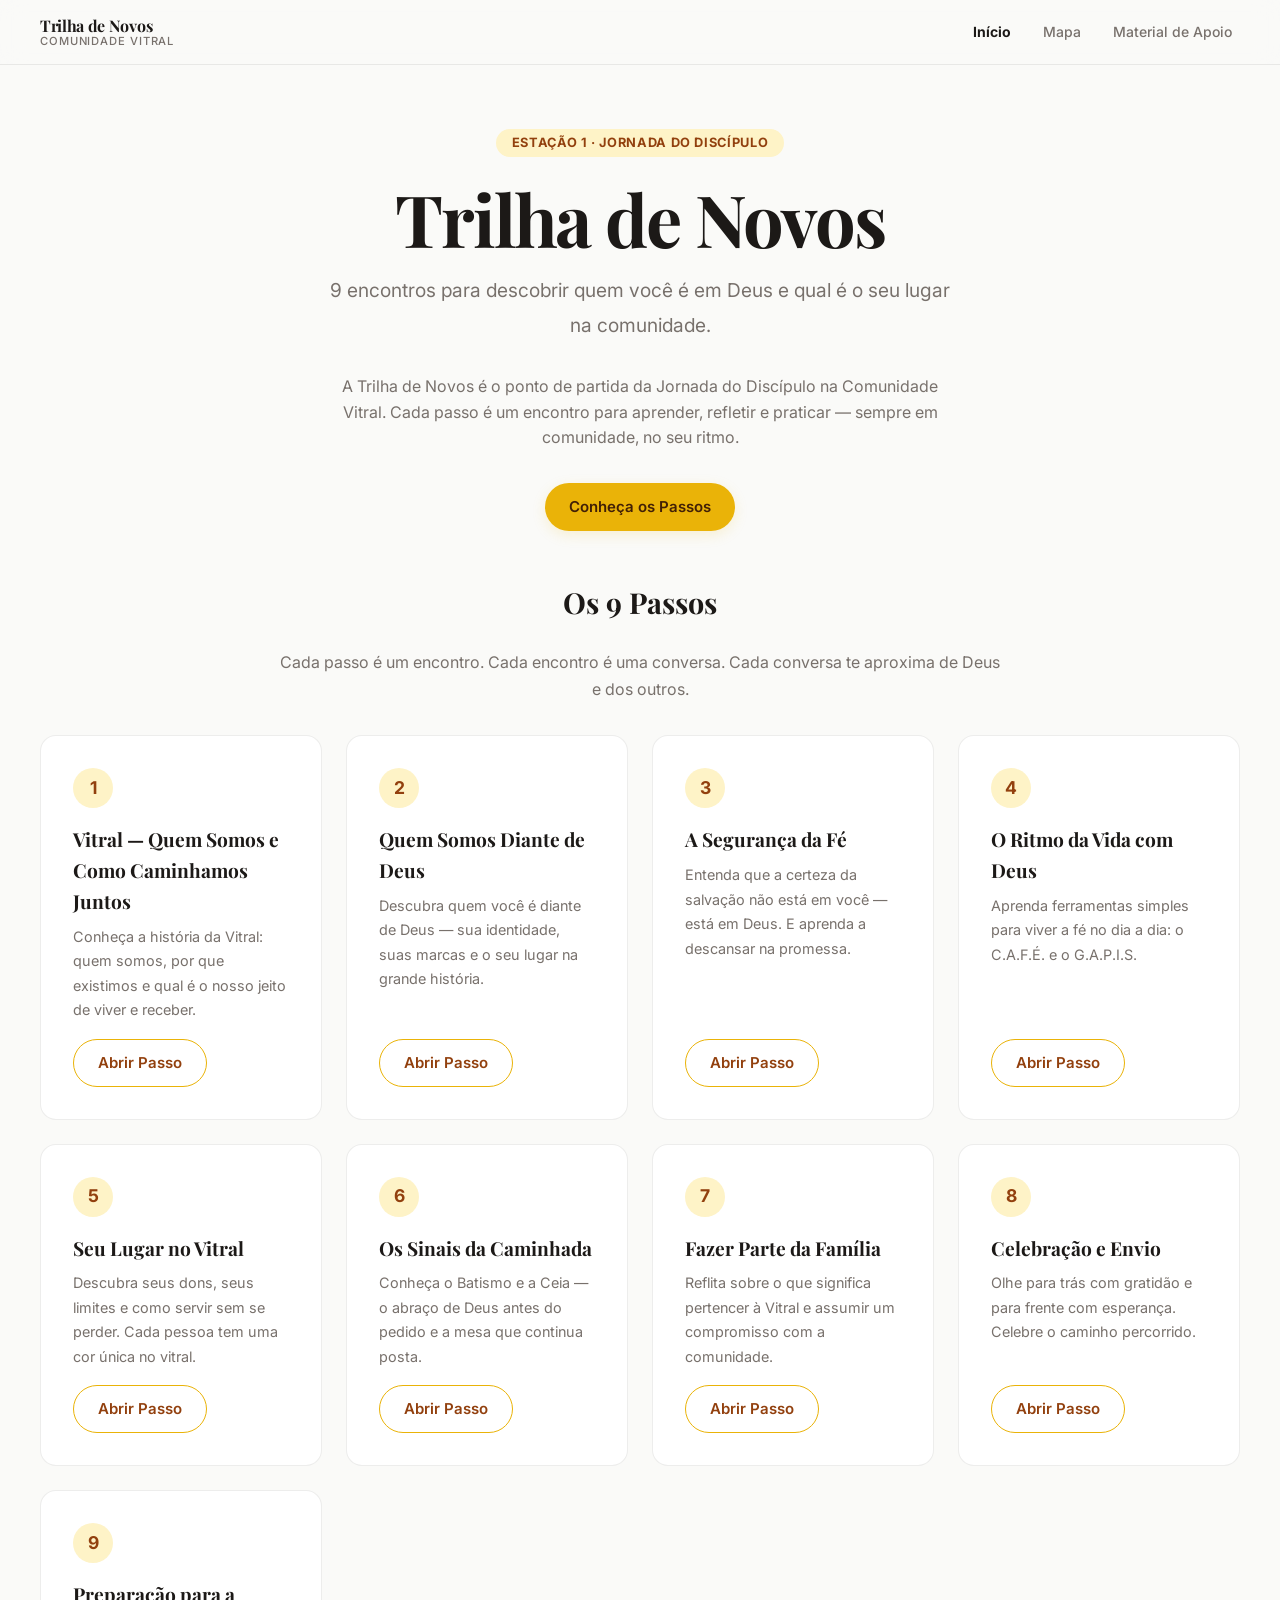
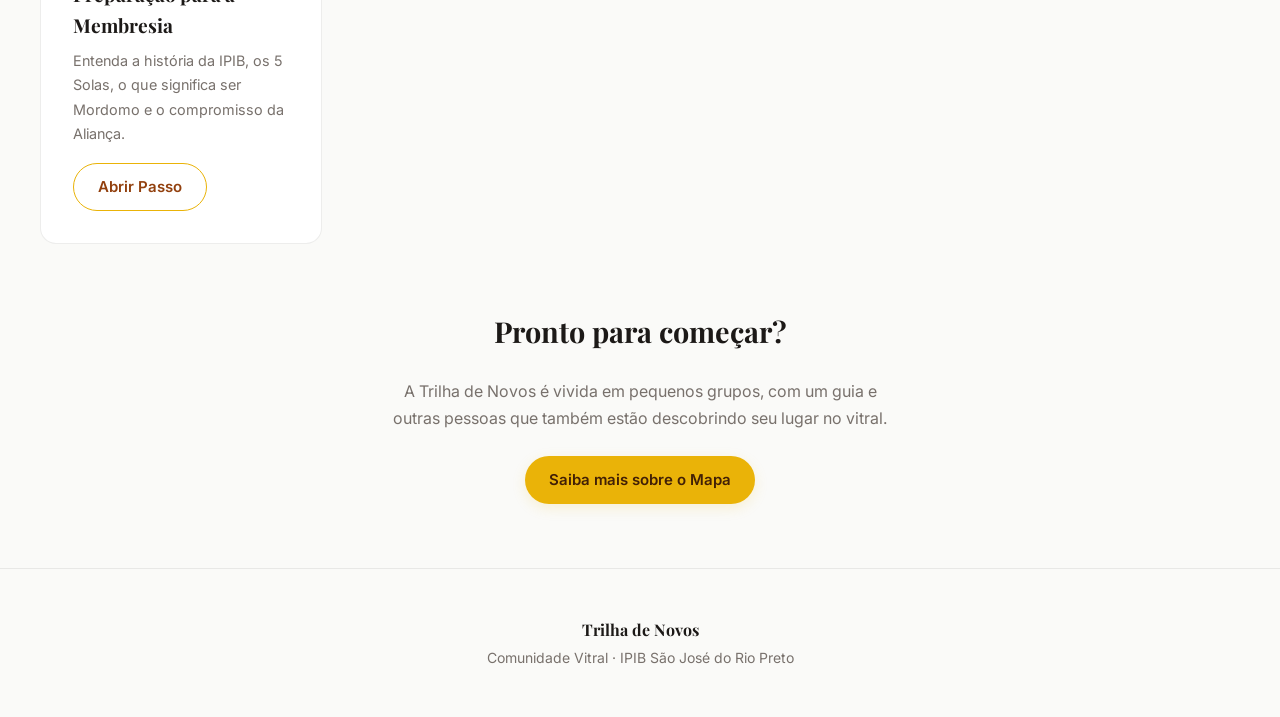
==== commit d011ccae: "v2.31.0: renomeia 'Material Complementar' para 'Material de Apoio' (arquivo, CSS, classes, nav, docs" ====
--- a/index.html
+++ b/index.html
@@ -14,10 +14,11 @@
   <link rel="icon" href="favicon.svg" type="image/svg+xml" />
   <link rel="preconnect" href="https://fonts.googleapis.com" />
   <link rel="preconnect" href="https://fonts.gstatic.com" crossorigin />
-  <link href="https://fonts.googleapis.com/css2?family=Inter:wght@400;500;600;700&family=Playfair+Display:wght@500;600;700&display=swap" rel="stylesheet" />
-  <link rel="stylesheet" href="css/tokens.css" />
-  <link rel="stylesheet" href="css/estilo.css" />
-  <link rel="stylesheet" href="css/print.css" media="print" />
+  <link rel="stylesheet" href="https://fonts.googleapis.com/css2?family=Inter:wght@400;500;600;700&family=Playfair+Display:wght@500;600;700&display=swap" media="print" onload="this.media='all'" />
+  <noscript><link rel="stylesheet" href="https://fonts.googleapis.com/css2?family=Inter:wght@400;500;600;700&family=Playfair+Display:wght@500;600;700&display=swap" /></noscript>
+  <link rel="stylesheet" href="css/tokens.css?v=2.10.0" />
+  <link rel="stylesheet" href="css/estilo.css?v=2.10.0" />
+  <link rel="stylesheet" href="css/print.css?v=2.10.0" media="print" />
 </head>
 <body>
   <a class="skip-link" href="#main">Ir para o conteúdo</a>
@@ -31,7 +32,7 @@
       <nav class="nav" role="navigation" aria-label="Navegação principal">
         <a href="index.html" class="active">Início</a>
         <a href="mapa.html">Mapa</a>
-        <a href="complementar.html">Material Complementar</a>
+        <a href="material-de-apoio.html">Material de Apoio</a>
       </nav>
     </div>
   </header>
@@ -40,7 +41,7 @@
     <nav class="mobile-nav" role="navigation" aria-label="Navegação principal">
       <a href="index.html" class="active">Início</a>
       <a href="mapa.html">Mapa</a>
-      <a href="complementar.html">Material Complementar</a>
+      <a href="material-de-apoio.html">Material de Apoio</a>
     </nav>
   </header>
 
--- a/css/estilo.css
+++ b/css/estilo.css
@@ -276,6 +276,10 @@
   color: var(--color-text);
 }
 
+.step-section-content p + p {
+  margin-top: var(--space-md);
+}
+
 /* === DOWNLOAD BUTTON (inside Para Começar) === */
 .para-comecar-footer {
   margin-top: var(--space-lg);
@@ -306,6 +310,19 @@
 
 .download-icon { font-size: 1.1rem; font-weight: 700; }
 
+.download-btn.is-unavailable {
+  background: var(--color-border);
+  color: var(--color-muted);
+  box-shadow: none;
+  cursor: default;
+}
+
+.download-btn.is-unavailable:hover {
+  transform: none;
+  box-shadow: none;
+  color: var(--color-muted);
+}
+
 /* === FERRAMENTAS LIST === */
 .ferramentas-intro {
   margin-bottom: var(--space-md);
--- a/css/print.css
+++ b/css/print.css
@@ -44,7 +44,7 @@
 
   .ferramenta-item,
   .aprofunde-item,
-  .comp-item {
+  .apoio-item {
     border: 1px solid #ddd;
     page-break-inside: avoid;
   }
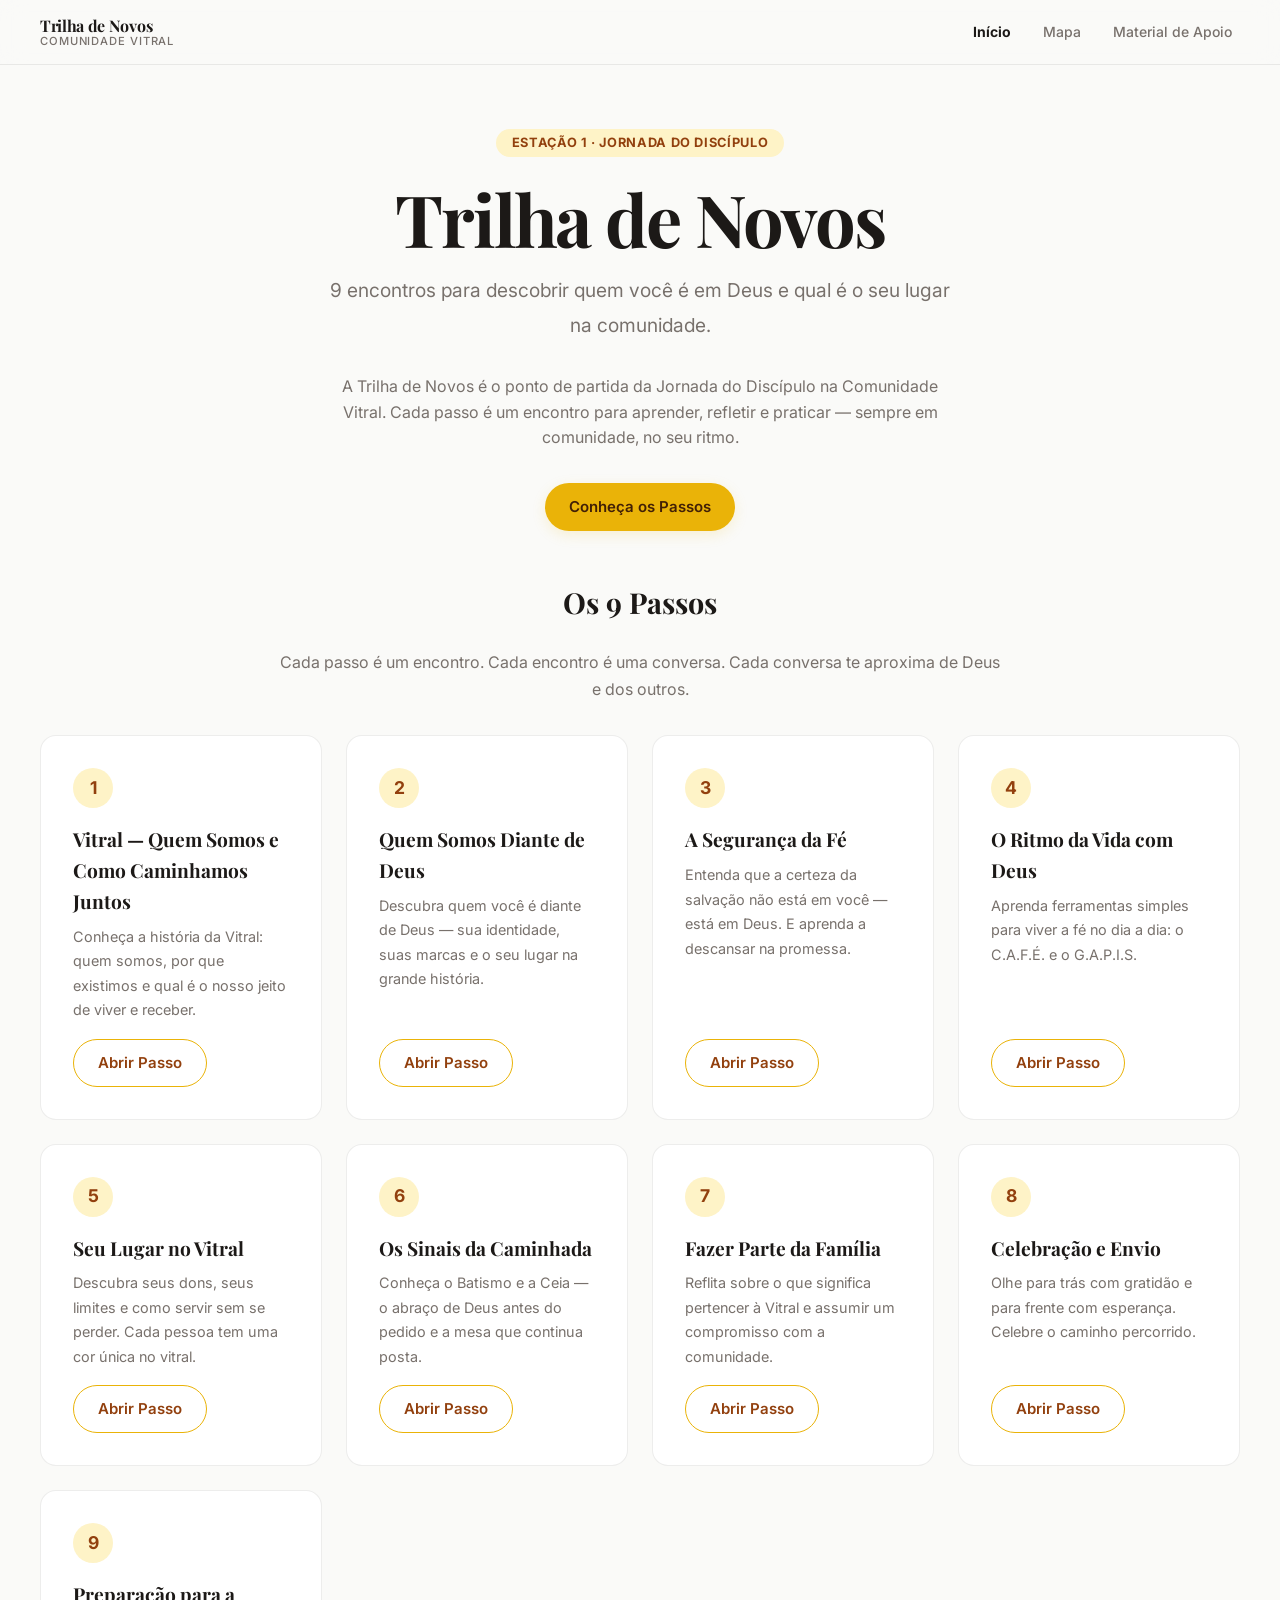
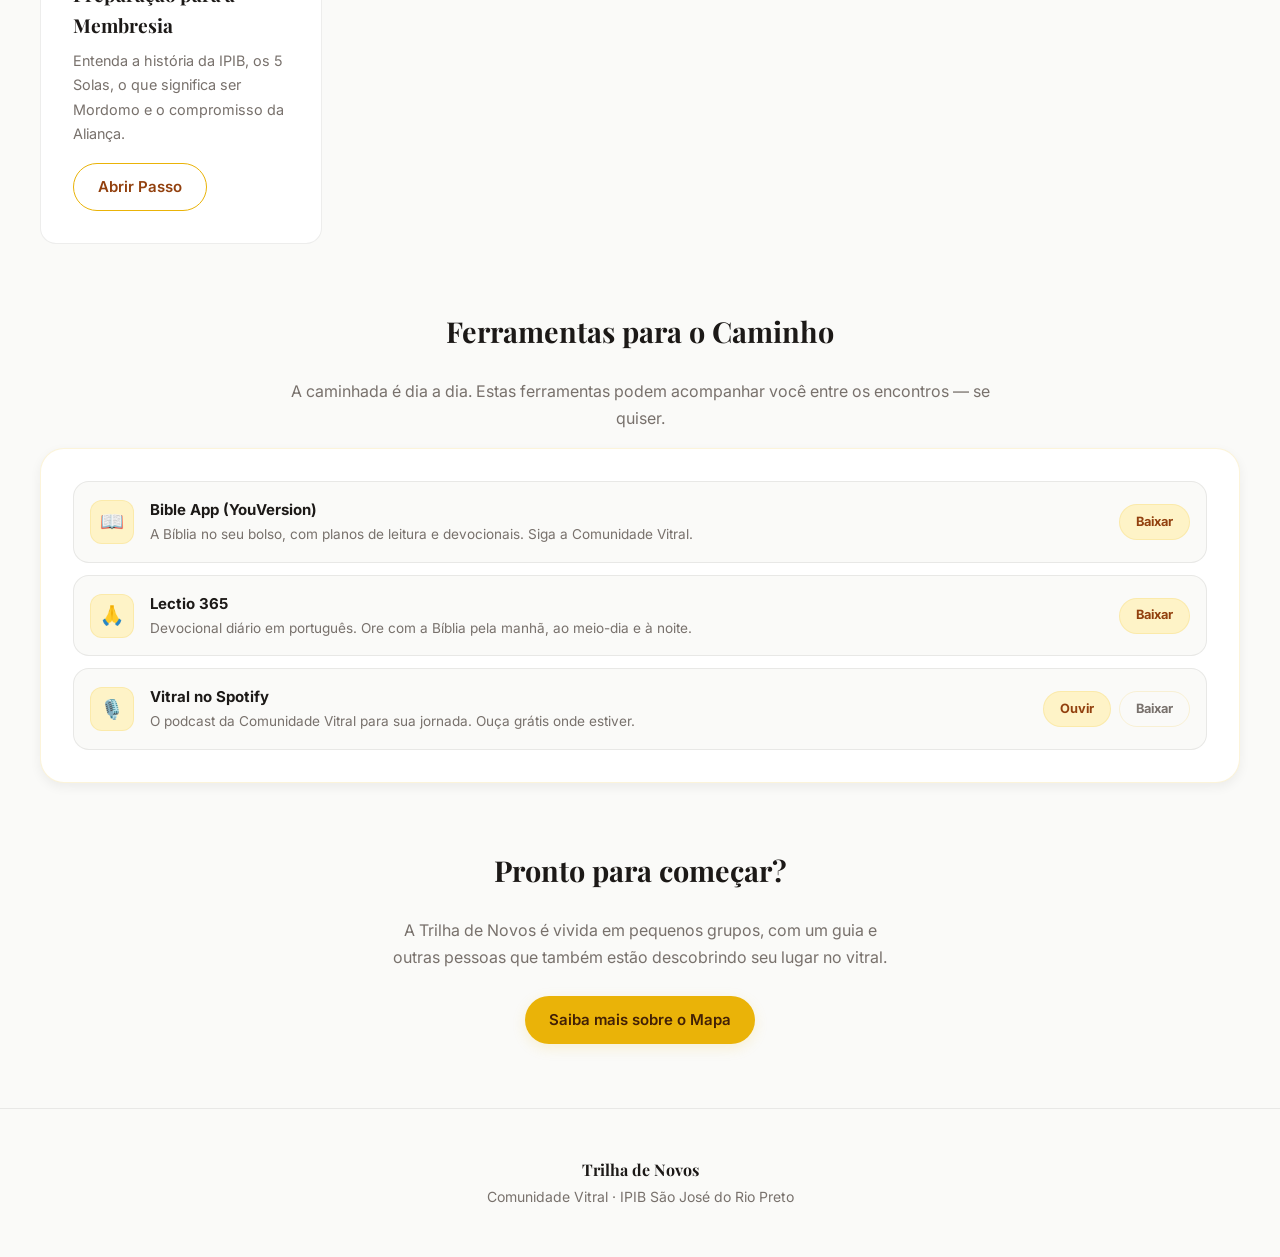
==== commit e60d6971: "v2.34.0: Box Rico Ferramentas para o Caminho na home (orienta o novo a usar as ferramentas)" ====
--- a/index.html
+++ b/index.html
@@ -17,7 +17,7 @@
   <link rel="stylesheet" href="https://fonts.googleapis.com/css2?family=Inter:wght@400;500;600;700&family=Playfair+Display:wght@500;600;700&display=swap" media="print" onload="this.media='all'" />
   <noscript><link rel="stylesheet" href="https://fonts.googleapis.com/css2?family=Inter:wght@400;500;600;700&family=Playfair+Display:wght@500;600;700&display=swap" /></noscript>
   <link rel="stylesheet" href="css/tokens.css?v=2.10.0" />
-  <link rel="stylesheet" href="css/estilo.css?v=2.10.0" />
+  <link rel="stylesheet" href="css/estilo.css?v=2.34.0" />
   <link rel="stylesheet" href="css/print.css?v=2.10.0" media="print" />
 </head>
 <body>
@@ -67,6 +67,44 @@
         <div class="passos-grid" id="passos-grid"></div>
       </section>
 
+      <section class="section ferramentas-box" id="ferramentas">
+        <h2 class="section-title-center">Ferramentas para o Caminho</h2>
+        <p class="section-intro">
+          A caminhada é dia a dia. Estas ferramentas podem acompanhar você entre os encontros — se quiser.
+        </p>
+        <div class="ferramentas-box-card">
+          <div class="ferramentas-box-list">
+            <div class="ferramentas-box-item">
+              <span class="ferramentas-box-icon">📖</span>
+              <div class="ferramentas-box-info">
+                <strong>Bible App (YouVersion)</strong>
+                <span>A Bíblia no seu bolso, com planos de leitura e devocionais. Siga a Comunidade Vitral.</span>
+              </div>
+              <a class="ferramentas-box-link" href="https://www.bible.com/organizations/79172d03-a943-4051-aebf-285b525546f1" target="_blank" rel="noopener noreferrer">Baixar</a>
+            </div>
+            <div class="ferramentas-box-item">
+              <span class="ferramentas-box-icon">🙏</span>
+              <div class="ferramentas-box-info">
+                <strong>Lectio 365</strong>
+                <span>Devocional diário em português. Ore com a Bíblia pela manhã, ao meio-dia e à noite.</span>
+              </div>
+              <a class="ferramentas-box-link" href="https://lectio365.com/pt-br/o-aplicativo/" target="_blank" rel="noopener noreferrer">Baixar</a>
+            </div>
+            <div class="ferramentas-box-item">
+              <span class="ferramentas-box-icon">🎙️</span>
+              <div class="ferramentas-box-info">
+                <strong>Vitral no Spotify</strong>
+                <span>O podcast da Comunidade Vitral para sua jornada. Ouça grátis onde estiver.</span>
+              </div>
+              <div class="ferramentas-box-actions">
+                <a class="ferramentas-box-link" href="https://open.spotify.com/show/1prjsrcxPho9otrP1VUWT4" target="_blank" rel="noopener noreferrer">Ouvir</a>
+                <a class="ferramentas-box-link is-secondary" href="https://www.spotify.com/download/" target="_blank" rel="noopener noreferrer">Baixar</a>
+              </div>
+            </div>
+          </div>
+        </div>
+      </section>
+
       <section class="section section-cta">
         <h2>Pronto para começar?</h2>
         <p>
--- a/css/estilo.css
+++ b/css/estilo.css
@@ -698,6 +698,97 @@
   margin: 0 auto var(--space-lg);
 }
 
+/* === INDEX — FERRAMENTAS PARA O CAMINHO (box rico) === */
+.ferramentas-box-card {
+  background: var(--color-surface);
+  border: 1px solid var(--accent-border);
+  border-radius: var(--radius-xl);
+  padding: var(--space-xl);
+  box-shadow: var(--shadow-md);
+}
+
+.ferramentas-box-list {
+  display: grid;
+  gap: 12px;
+}
+
+.ferramentas-box-item {
+  display: flex;
+  align-items: center;
+  gap: var(--space-md);
+  padding: var(--space-md);
+  border-radius: var(--radius-lg);
+  background: var(--color-bg);
+  border: 1px solid var(--color-border);
+}
+
+.ferramentas-box-icon {
+  display: flex;
+  align-items: center;
+  justify-content: center;
+  background: var(--accent-soft);
+  border: 1px solid var(--accent-border);
+  flex-shrink: 0;
+  width: 44px;
+  height: 44px;
+  border-radius: 12px;
+  font-size: 1.2rem;
+}
+
+.ferramentas-box-info {
+  flex: 1;
+  min-width: 0;
+}
+
+.ferramentas-box-info strong {
+  display: block;
+  font-size: 0.9375rem;
+  margin-bottom: 2px;
+  color: var(--color-text);
+}
+
+.ferramentas-box-info span {
+  display: block;
+  font-size: 0.85rem;
+  color: var(--color-muted);
+  line-height: 1.6;
+}
+
+.ferramentas-box-link {
+  min-height: 36px;
+  padding: 0 16px;
+  border-radius: 999px;
+  display: inline-flex;
+  align-items: center;
+  justify-content: center;
+  white-space: nowrap;
+  font-size: 0.8rem;
+  font-weight: 700;
+  color: var(--accent-text);
+  background: var(--accent-soft);
+  border: 1px solid var(--accent-border);
+  flex-shrink: 0;
+  transition: .2s ease;
+}
+
+.ferramentas-box-link:hover { background: var(--accent-hover); }
+
+.ferramentas-box-link.is-secondary {
+  background: transparent;
+  color: var(--color-muted);
+}
+
+.ferramentas-box-link.is-secondary:hover {
+  background: var(--accent-soft);
+  color: var(--accent-text);
+}
+
+.ferramentas-box-actions {
+  display: flex;
+  gap: var(--space-sm);
+  flex-wrap: wrap;
+}
+
 /* === PÁGINA 404 === */
 .error-page {
   display: flex;
@@ -757,6 +848,14 @@
   .step-nav-link { justify-content: center; }
   .week-plan-grid { grid-template-columns: 1fr; }
   .hero { padding: var(--space-2xl) 0 var(--space-xl); }
+  .ferramentas-box-item {
+    flex-direction: column;
+    align-items: flex-start;
+  }
+  .ferramentas-box-link,
+  .ferramentas-box-actions .ferramentas-box-link {
+    width: 100%;
+  }
 }
 
 @media (max-width: 480px) {
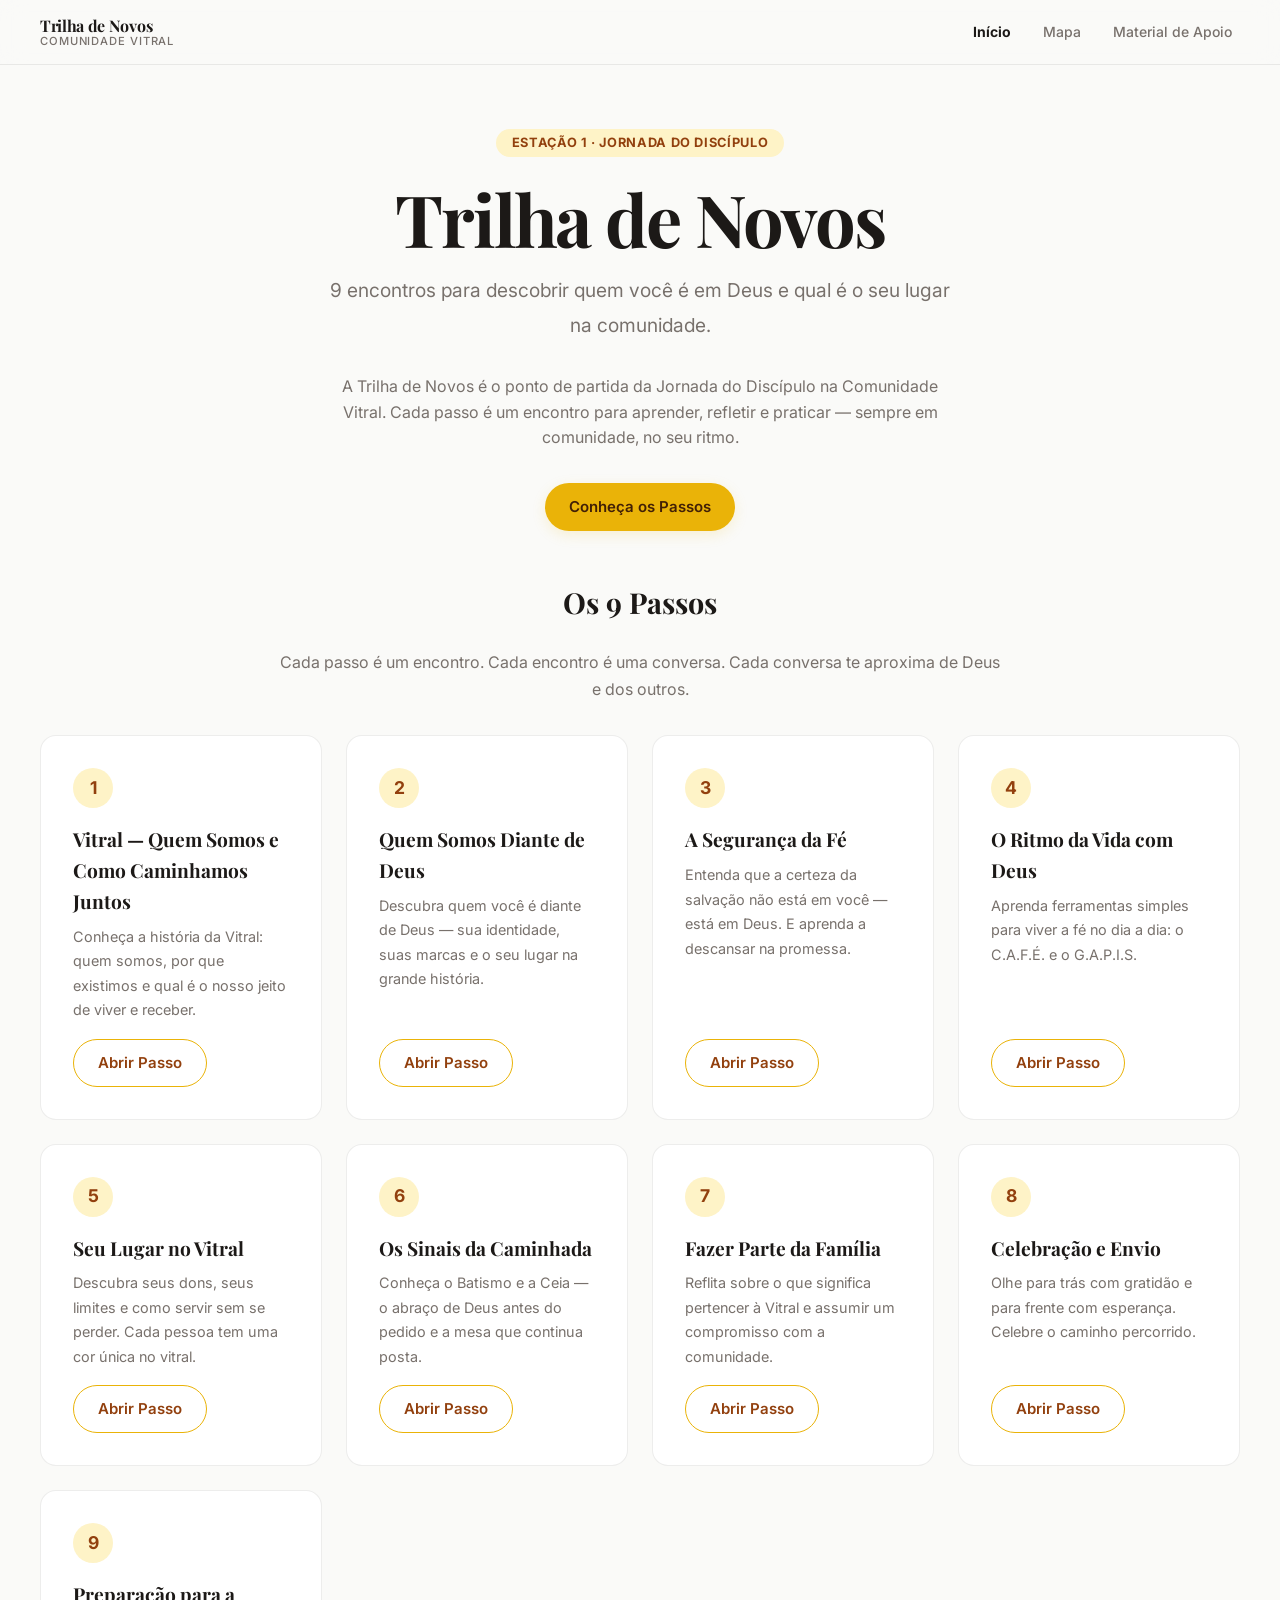
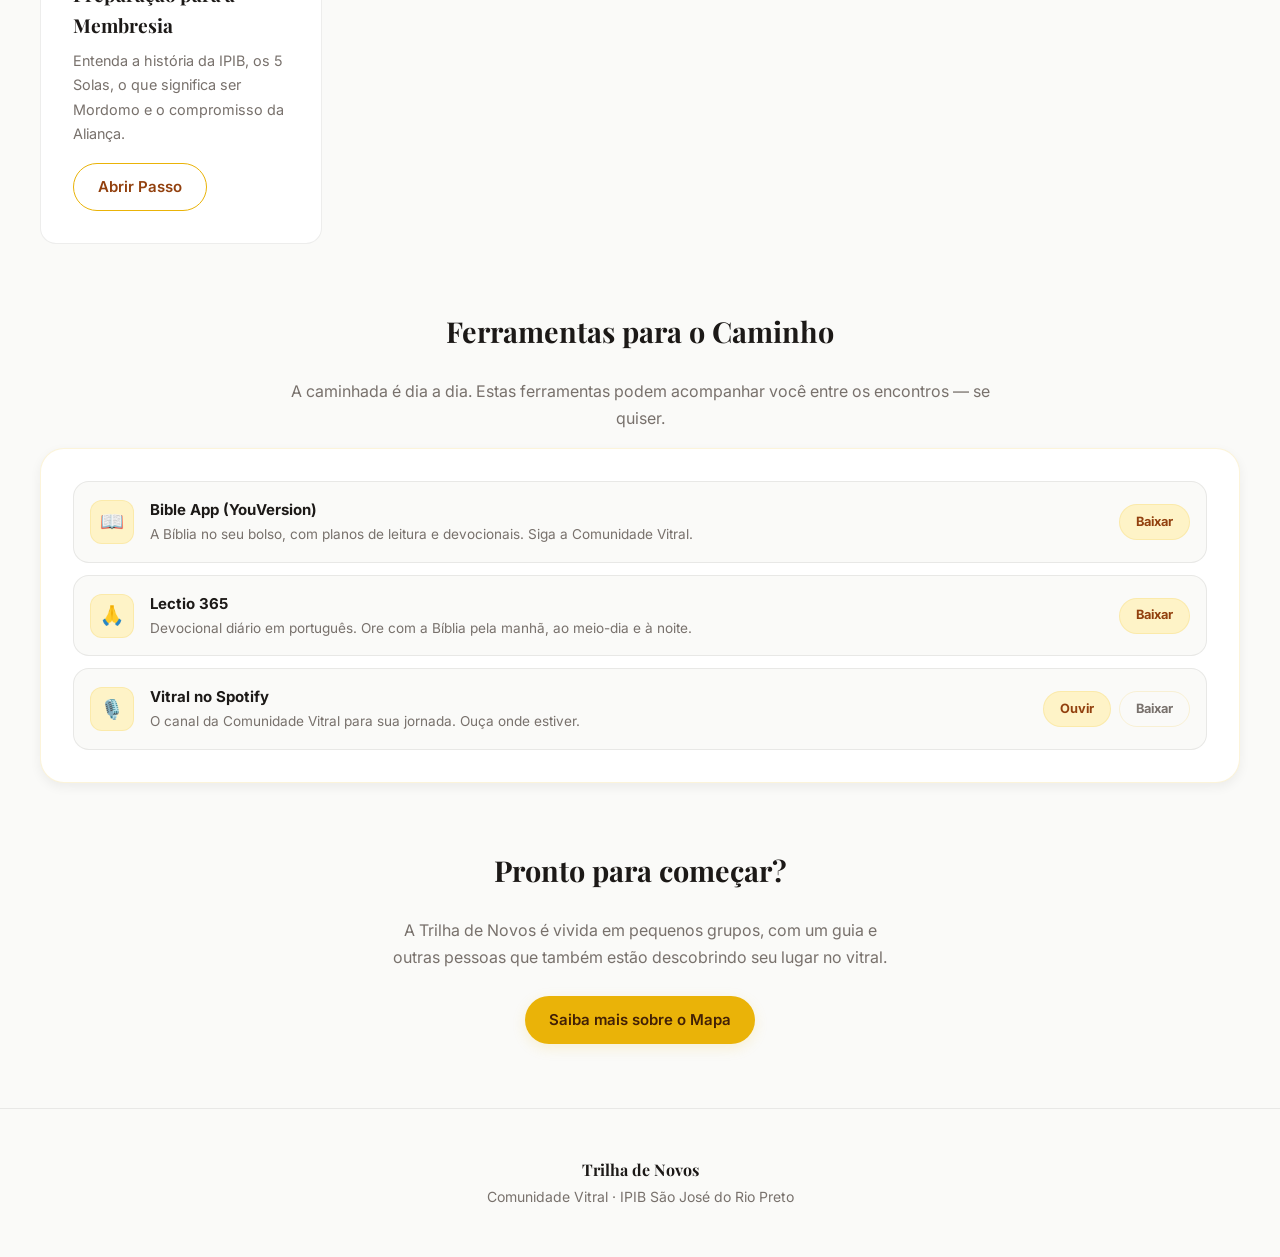
==== commit 3c246733: "v2.34.1: ajusta descricao do item Vitral no Spotify na home (canal, sem 'gratis')" ====
--- a/index.html
+++ b/index.html
@@ -94,7 +94,7 @@
               <span class="ferramentas-box-icon">🎙️</span>
               <div class="ferramentas-box-info">
                 <strong>Vitral no Spotify</strong>
-                <span>O podcast da Comunidade Vitral para sua jornada. Ouça grátis onde estiver.</span>
+                <span>O canal da Comunidade Vitral para sua jornada. Ouça onde estiver.</span>
               </div>
               <div class="ferramentas-box-actions">
                 <a class="ferramentas-box-link" href="https://open.spotify.com/show/1prjsrcxPho9otrP1VUWT4" target="_blank" rel="noopener noreferrer">Ouvir</a>
